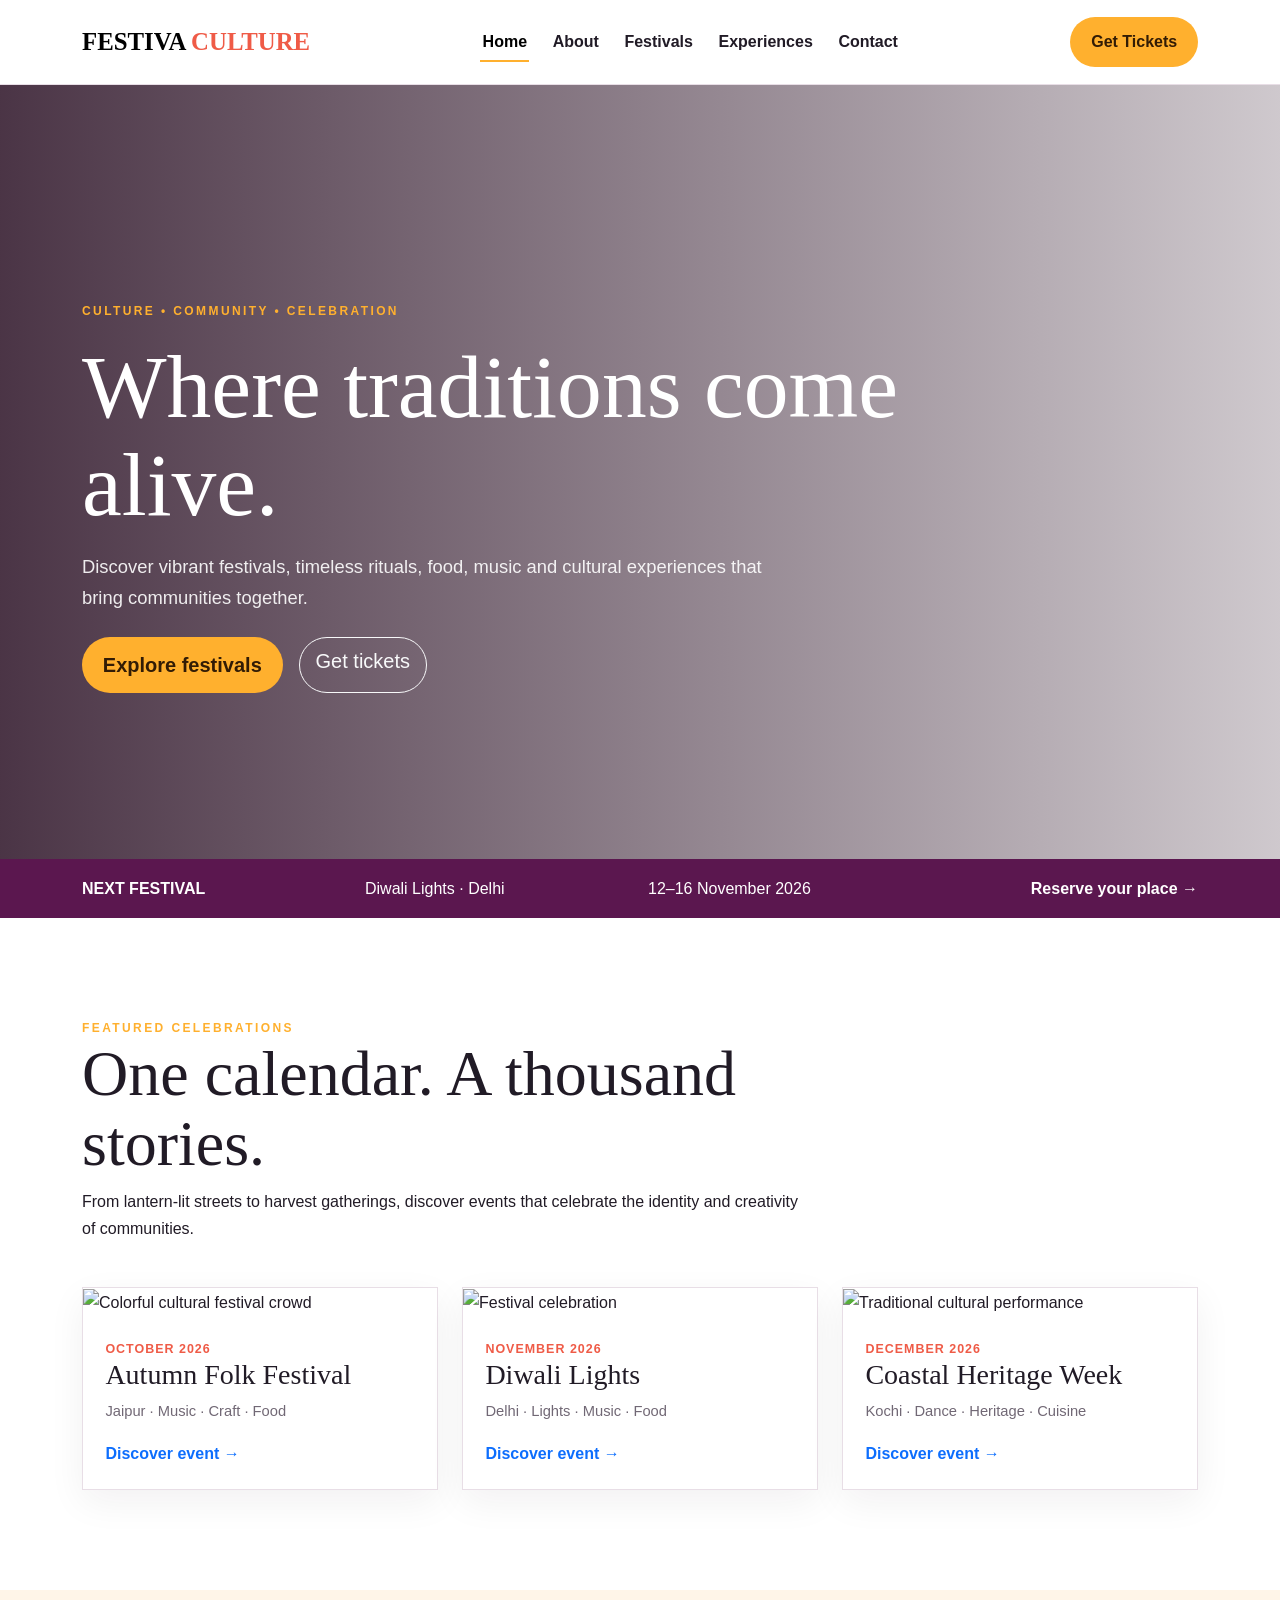
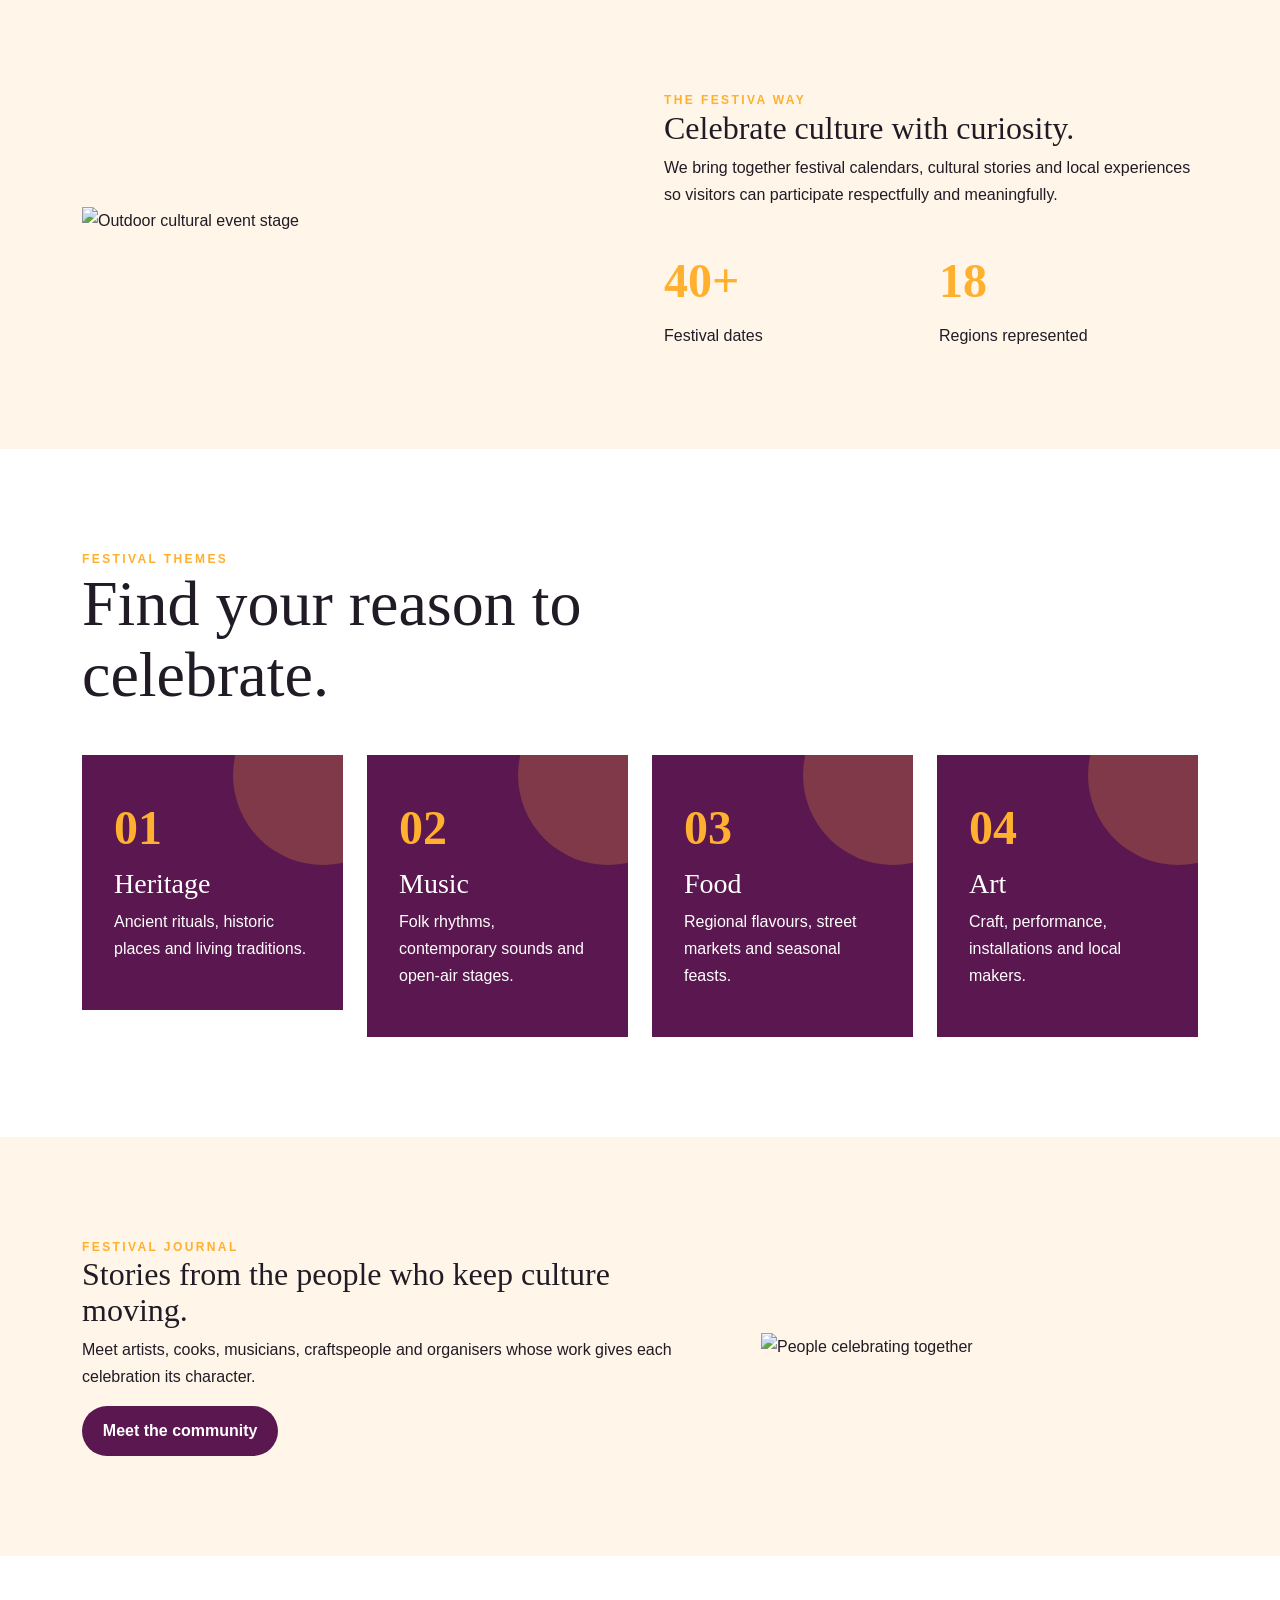
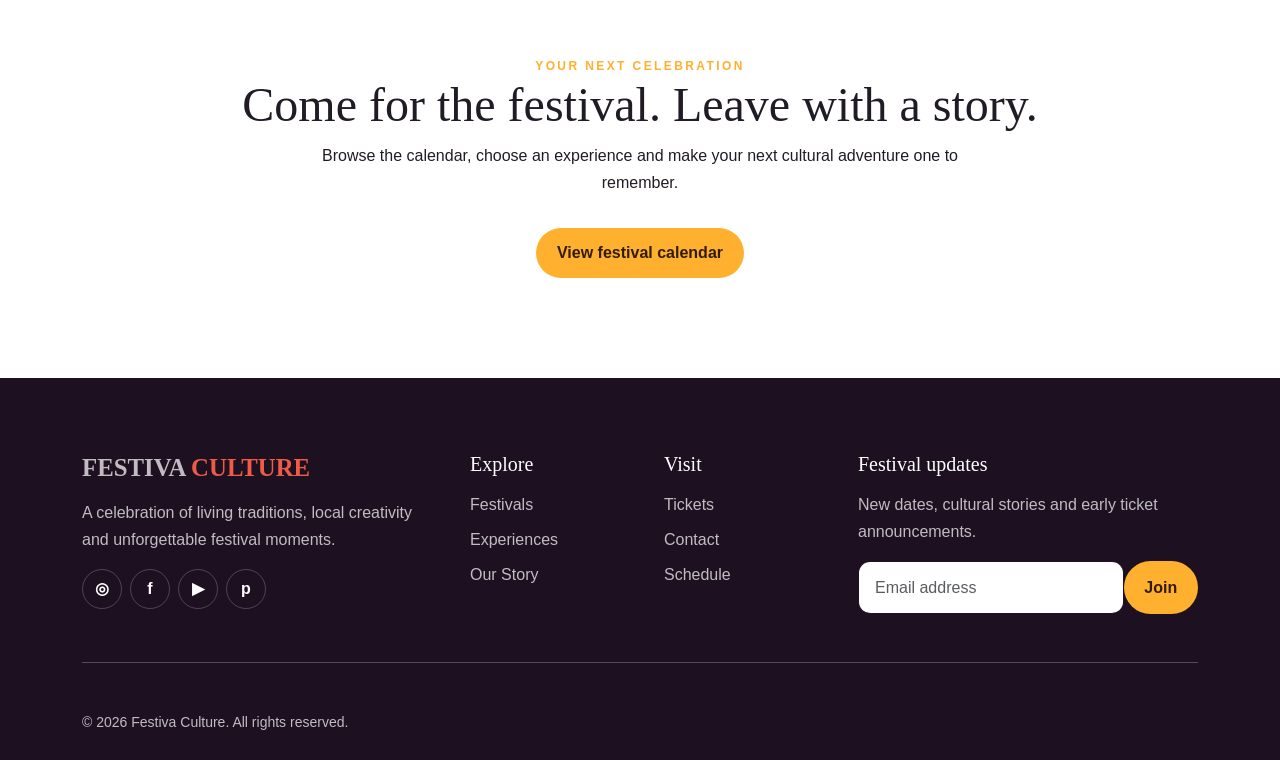
==== index.html @ a0cd18be "first-commit" ====
<!doctype html><html lang="en"><head><meta charset="utf-8"><meta name="viewport" content="width=device-width,initial-scale=1"><title>Festivals & Cultural Events | Festiva Culture</title><meta name="description" content="Festiva Culture — festivals, cultural events, traditions, experiences and tickets."><meta name="keywords" content="festivals,cultural events,traditional festivals,events,tickets,culture"><link rel="icon" href="assets/images/favicon.svg"><link href="https://cdn.jsdelivr.net/npm/bootstrap@5.3.3/dist/css/bootstrap.min.css" rel="stylesheet"><link href="assets/css/style.css" rel="stylesheet"></head><body><nav class="navbar navbar-expand-lg sticky-top"><div class="container py-2">
<a class="navbar-brand" href="index.html">FESTIVA<span> CULTURE</span></a>
<button class="navbar-toggler" type="button" data-bs-toggle="collapse" data-bs-target="#nav"><span class="navbar-toggler-icon"></span></button>
<div class="collapse navbar-collapse justify-content-center" id="nav"><ul class="navbar-nav mx-auto align-items-lg-center">
<li class="nav-item"><a class="nav-link" href="index.html">Home</a></li>
<li class="nav-item"><a class="nav-link" href="about.html">About</a></li>
<li class="nav-item"><a class="nav-link" href="festivals.html">Festivals</a></li>
<li class="nav-item"><a class="nav-link" href="experiences.html">Experiences</a></li>
<li class="nav-item"><a class="nav-link" href="contact.html">Contact</a></li>
</ul><a class="btn btn-festival ms-lg-3 mt-3 mt-lg-0" href="tickets.html">Get Tickets</a></div></div></nav>
<section class="hero"><div class="container"><div class="hero-content"><div class="eyebrow">Culture • Community • Celebration</div><h1>Where traditions come alive.</h1><p>Discover vibrant festivals, timeless rituals, food, music and cultural experiences that bring communities together.</p><div class="d-flex flex-wrap gap-3 mt-4"><a href="festivals.html" class="btn btn-festival btn-lg">Explore festivals</a><a href="tickets.html" class="btn btn-outline-light btn-lg rounded-pill">Get tickets</a></div></div></div></section>
<div class="event-strip"><div class="container"><div class="row g-3 align-items-center"><div class="col-lg-3 fw-bold">NEXT FESTIVAL</div><div class="col-lg-3">Diwali Lights · Delhi</div><div class="col-lg-3">12–16 November 2026</div><div class="col-lg-3 text-lg-end"><a class="text-white fw-bold" href="tickets.html">Reserve your place →</a></div></div></div></div>
<section class="section"><div class="container"><div class="section-title"><div class="eyebrow">Featured celebrations</div><h2>One calendar. A thousand stories.</h2><p>From lantern-lit streets to harvest gatherings, discover events that celebrate the identity and creativity of communities.</p></div><div class="row g-4">
<div class="col-md-4"><article class="event-card"><img class="event-img" src="https://images.unsplash.com/photo-1501281668745-f7f57925c3b4?auto=format&fit=crop&w=1000&q=85" alt="Colorful cultural festival crowd"><div class="event-body"><div class="event-date">October 2026</div><h3>Autumn Folk Festival</h3><p class="meta">Jaipur · Music · Craft · Food</p><a href="festivals.html" class="fw-bold">Discover event →</a></div></article></div>
<div class="col-md-4"><article class="event-card"><img class="event-img" src="https://images.unsplash.com/photo-1527529482837-4698179dc6ce?auto=format&fit=crop&w=1000&q=85" alt="Festival celebration"><div class="event-body"><div class="event-date">November 2026</div><h3>Diwali Lights</h3><p class="meta">Delhi · Lights · Music · Food</p><a href="festivals.html" class="fw-bold">Discover event →</a></div></article></div>
<div class="col-md-4"><article class="event-card"><img class="event-img" src="https://images.unsplash.com/photo-1533174072545-7a4b6ad7a6c3?auto=format&fit=crop&w=1000&q=85" alt="Traditional cultural performance"><div class="event-body"><div class="event-date">December 2026</div><h3>Coastal Heritage Week</h3><p class="meta">Kochi · Dance · Heritage · Cuisine</p><a href="festivals.html" class="fw-bold">Discover event →</a></div></article></div>
</div></div></section>
<section class="section section-cream"><div class="container"><div class="row align-items-center g-5"><div class="col-lg-6"><img class="image-feature" src="https://images.unsplash.com/photo-1531058020387-3be344556be6?auto=format&fit=crop&w=1200&q=85" alt="Outdoor cultural event stage"></div><div class="col-lg-6"><div class="eyebrow">The Festiva way</div><h2>Celebrate culture with curiosity.</h2><p>We bring together festival calendars, cultural stories and local experiences so visitors can participate respectfully and meaningfully.</p><div class="row g-3 mt-3"><div class="col-6"><div class="number">40+</div><div>Festival dates</div></div><div class="col-6"><div class="number">18</div><div>Regions represented</div></div></div></div></div></div></section>
<section class="section"><div class="container"><div class="section-title"><div class="eyebrow">Festival themes</div><h2>Find your reason to celebrate.</h2></div><div class="row g-4"><div class="col-md-3"><div class="shape-box"><div class="number">01</div><h3>Heritage</h3><p>Ancient rituals, historic places and living traditions.</p></div></div><div class="col-md-3"><div class="shape-box"><div class="number">02</div><h3>Music</h3><p>Folk rhythms, contemporary sounds and open-air stages.</p></div></div><div class="col-md-3"><div class="shape-box"><div class="number">03</div><h3>Food</h3><p>Regional flavours, street markets and seasonal feasts.</p></div></div><div class="col-md-3"><div class="shape-box"><div class="number">04</div><h3>Art</h3><p>Craft, performance, installations and local makers.</p></div></div></div></div></section>
<section class="section section-cream"><div class="container"><div class="row g-5 align-items-center"><div class="col-lg-7"><div class="eyebrow">Festival journal</div><h2>Stories from the people who keep culture moving.</h2><p>Meet artists, cooks, musicians, craftspeople and organisers whose work gives each celebration its character.</p><a href="about.html" class="btn btn-darkfest">Meet the community</a></div><div class="col-lg-5"><img class="image-feature" style="height:400px" src="https://images.unsplash.com/photo-1528605105345-5344ea20e269?auto=format&fit=crop&w=1000&q=85" alt="People celebrating together"></div></div></div></section>
<section class="section"><div class="container text-center"><div class="eyebrow">Your next celebration</div><h2 class="display-5">Come for the festival. Leave with a story.</h2><p class="mx-auto" style="max-width:680px">Browse the calendar, choose an experience and make your next cultural adventure one to remember.</p><a href="festivals.html" class="btn btn-festival mt-3">View festival calendar</a></div></section>
<footer class="footer"><div class="container"><div class="row g-5">
<div class="col-lg-4"><div class="brand h4"><a class="navbar-brand p-0" href="index.html">FESTIVA<span> CULTURE</span></a></div><p class="mt-3">A celebration of living traditions, local creativity and unforgettable festival moments.</p><div class="d-flex gap-2 mt-3 social-links"><a href="#" aria-label="Instagram">◎</a><a href="#" aria-label="Facebook">f</a><a href="#" aria-label="YouTube">▶</a><a href="#" aria-label="Pinterest">p</a></div></div>
<div class="col-6 col-lg-2"><h5>Explore</h5><div class="d-grid gap-2 mt-3"><a href="festivals.html">Festivals</a><a href="experiences.html">Experiences</a><a href="about.html">Our Story</a></div></div>
<div class="col-6 col-lg-2"><h5>Visit</h5><div class="d-grid gap-2 mt-3"><a href="tickets.html">Tickets</a><a href="contact.html">Contact</a><a href="festivals.html">Schedule</a></div></div>
<div class="col-lg-4"><h5>Festival updates</h5><p class="mt-3">New dates, cultural stories and early ticket announcements.</p><form class="d-flex"><input class="form-control" placeholder="Email address"><button class="btn btn-festival">Join</button></form></div>
</div><hr class="my-5 border-light opacity-25"><div class="small">© <span data-year></span> Festiva Culture. All rights reserved.</div></div></footer><a class="back-top" href="#">↑</a><script src="https://cdn.jsdelivr.net/npm/bootstrap@5.3.3/dist/js/bootstrap.bundle.min.js"></script><script src="assets/js/main.js"></script></body></html>
---- assets/css/style.css ----
:root{
 --primary:#5b174f;--secondary:#ffb02e;--accent:#ef5b47;--cream:#fff5e8;
 --ink:#211b26;--muted:#716875;--white:#fff;--border:rgba(91,23,79,.14);
}
*{box-sizing:border-box}html{scroll-behavior:smooth}
body{margin:0;color:var(--ink);font-family:Arial,Helvetica,sans-serif;line-height:1.7;background:#fff}
h1,h2,h3,h4,h5{font-family:Georgia,"Times New Roman",serif;line-height:1.1}
a{text-decoration:none}
.navbar{background:rgba(255,255,255,.97);backdrop-filter:blur(12px);border-bottom:1px solid var(--border)}
.navbar-brand{font-family:Georgia,serif;font-size:1.55rem;font-weight:800;color:#000}
.navbar-brand span{color:var(--accent)}
.nav-link{font-weight:700;color:var(--ink);position:relative;margin:0 .3rem}
.nav-link:hover,.nav-link.active{color:var(--primary)}
.nav-link.active:after{content:"";position:absolute;left:.35rem;right:.35rem;bottom:.1rem;height:2px;background:var(--secondary)}
.btn-festival{background:var(--secondary);border:0;color:#321c05;font-weight:800;padding:.8rem 1.3rem;border-radius:999px}
.btn-festival:hover{background:var(--accent);color:#fff}
.btn-darkfest{background:var(--primary);color:#fff;border:0;border-radius:999px;padding:.8rem 1.3rem;font-weight:800}
.hero{min-height:86vh;display:flex;align-items:center;background:linear-gradient(90deg,rgba(35,8,29,.82),rgba(35,8,29,.22)),url("https://images.unsplash.com/photo-1492684223066-81342ee5ff30?auto=format&fit=crop&w=2000&q=85") center/cover}
.hero-content{color:#fff;max-width:850px;padding:145px 0 95px}
.eyebrow{text-transform:uppercase;letter-spacing:.2em;font-size:.75rem;font-weight:900;color:var(--secondary)}
.hero h1{font-size:clamp(3.1rem,7vw,7rem);margin:1rem 0}
.hero p{font-size:1.15rem;max-width:680px;color:rgba(255,255,255,.9)}
.event-strip{background:var(--primary);color:#fff;padding:1rem 0}
.section{padding:100px 0}.section-cream{background:var(--cream)}
.section-title{max-width:720px;margin-bottom:45px}.section-title h2{font-size:clamp(2.3rem,5vw,4.5rem)}
.event-card{height:100%;background:#fff;border:1px solid var(--border);overflow:hidden;transition:.3s;box-shadow:0 12px 35px rgba(42,15,37,.06)}
.event-card:hover{transform:translateY(-7px);box-shadow:0 22px 50px rgba(42,15,37,.12)}
.event-img{height:270px;width:100%;object-fit:cover}
.event-body{padding:1.4rem}.event-date{color:var(--accent);font-weight:900;text-transform:uppercase;font-size:.78rem;letter-spacing:.08em}
.meta{color:var(--muted);font-size:.92rem}
.shape-box{padding:2rem;background:var(--primary);color:#fff;position:relative;overflow:hidden}
.shape-box:after{content:"";position:absolute;width:180px;height:180px;border-radius:50%;right:-70px;top:-70px;background:var(--secondary);opacity:.22}
.number{font-size:3rem;font-family:Georgia,serif;color:var(--secondary);font-weight:800}
.image-feature{width:100%;height:570px;object-fit:cover}
.gallery img{width:100%;height:340px;object-fit:cover;transition:.3s}
.gallery img:hover{transform:translateY(-5px)}
.page-hero{padding:170px 0 95px;color:#fff;background:linear-gradient(90deg,rgba(35,8,29,.8),rgba(35,8,29,.25)),url("https://images.unsplash.com/photo-1506157786151-b8491531f063?auto=format&fit=crop&w=2000&q=85") center/cover}
.page-hero h1{font-size:clamp(3rem,6vw,5.5rem)}
.form-control,.form-select{border-radius:12px;border:1px solid var(--border);padding:.85rem 1rem}
.form-control:focus,.form-select:focus{border-color:var(--accent);box-shadow:0 0 0 .15rem rgba(239,91,71,.1)}
.footer{background:#1d1020;color:rgba(255,255,255,.72);padding:75px 0 25px}
.footer .brand,.footer h5{color:#fff}.footer a{color:rgba(255,255,255,.72)}.footer a:hover{color:var(--secondary)}
.social-links a,.contact-social a{width:40px;height:40px;border:1px solid rgba(255,255,255,.22);display:grid;place-items:center;color:#fff;transition:.25s;border-radius:50%;font-weight:800}
.social-links a:hover,.contact-social a:hover{background:var(--secondary);border-color:var(--secondary);color:#251305;transform:translateY(-4px)}
.contact-detail{padding:1rem;border:1px solid var(--border);transition:.25s;background:#fff;border-radius:14px}
.contact-detail:hover{transform:translateY(-4px);border-color:var(--accent);box-shadow:0 14px 30px rgba(0,0,0,.08)}
.back-top{position:fixed;right:20px;bottom:20px;width:45px;height:45px;background:var(--secondary);color:#2b1700;display:none;place-items:center;border-radius:50%;z-index:999;font-weight:900}
.ticket-box{background:#fff;border:2px solid var(--secondary);padding:1.5rem;height:100%}
@media(max-width:991px){.section{padding:75px 0}.image-feature{height:430px}.navbar-collapse{padding:1rem 0}.nav-link.active:after{left:0;right:auto;width:30px}}
@media(max-width:575px){.hero-content{padding:125px 0 65px}.hero{min-height:80vh}.section{padding:60px 0}.page-hero{padding:140px 0 75px}.event-img{height:240px}}
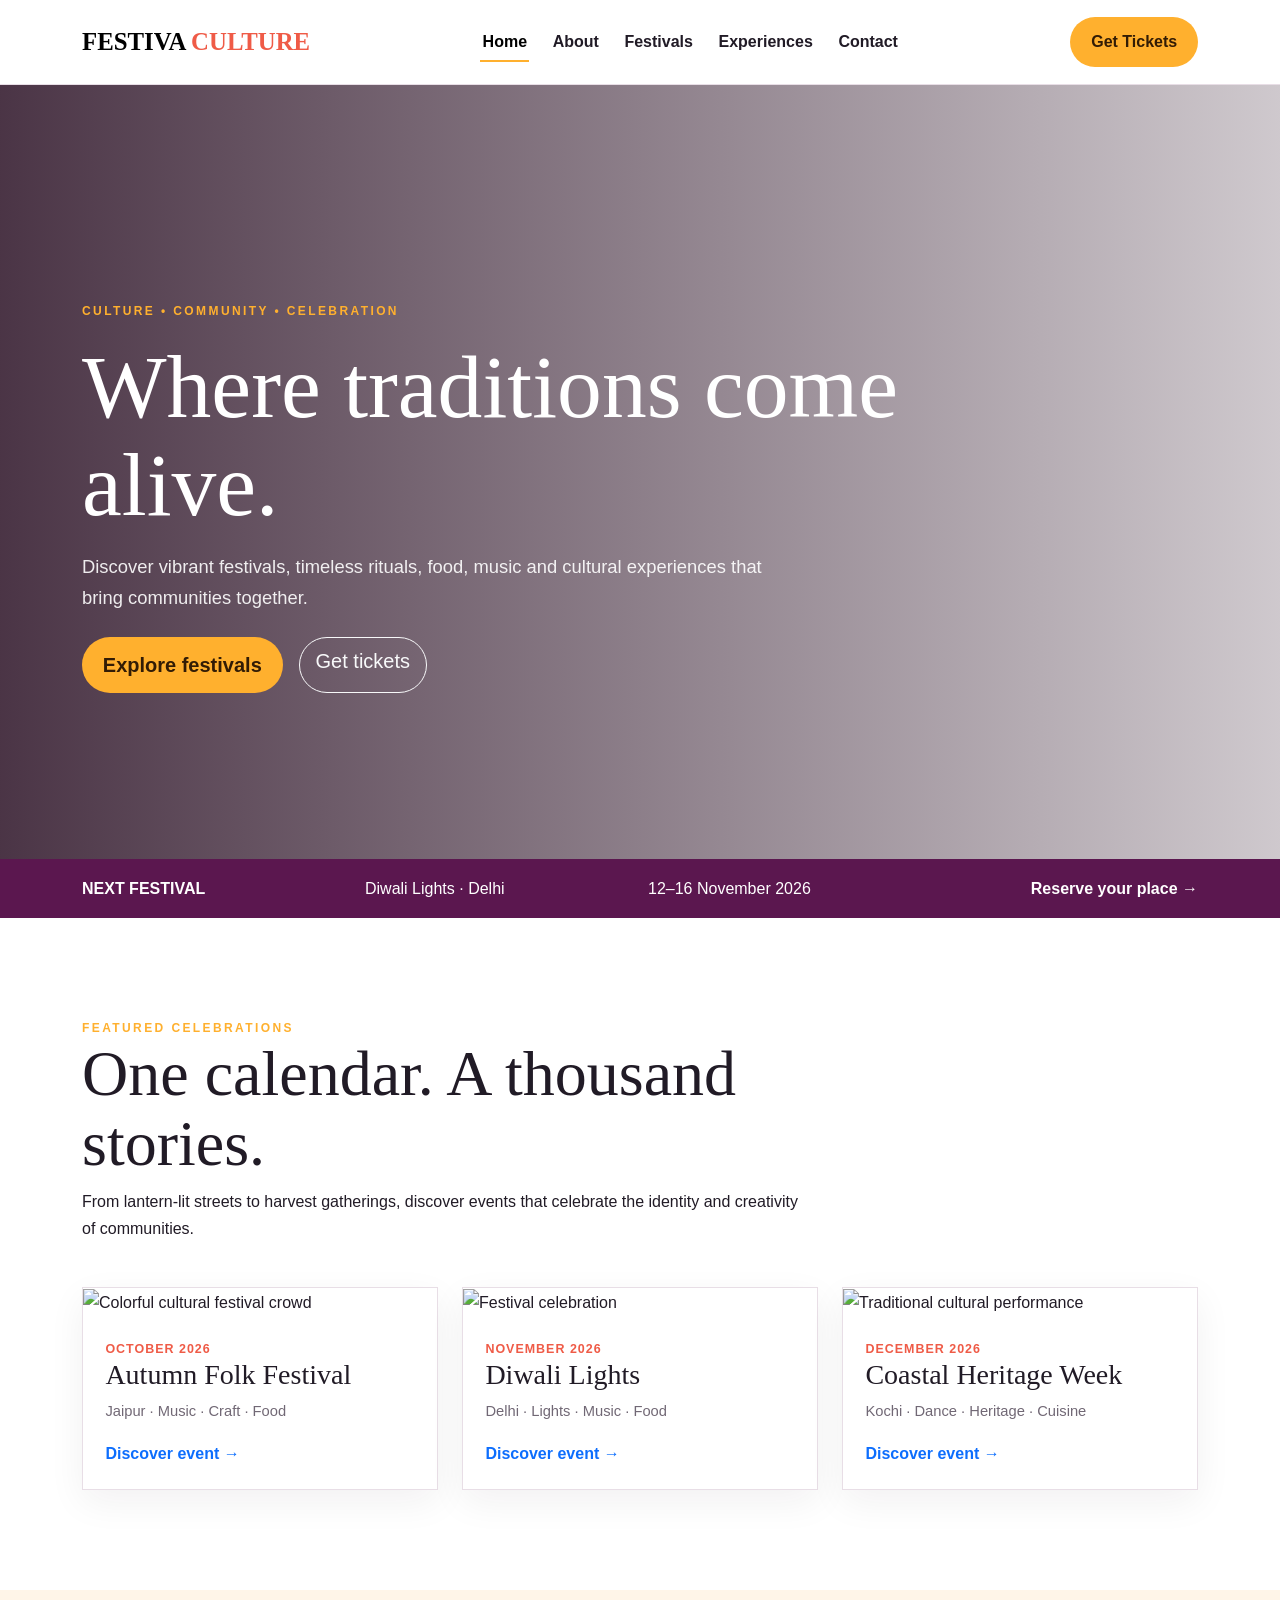
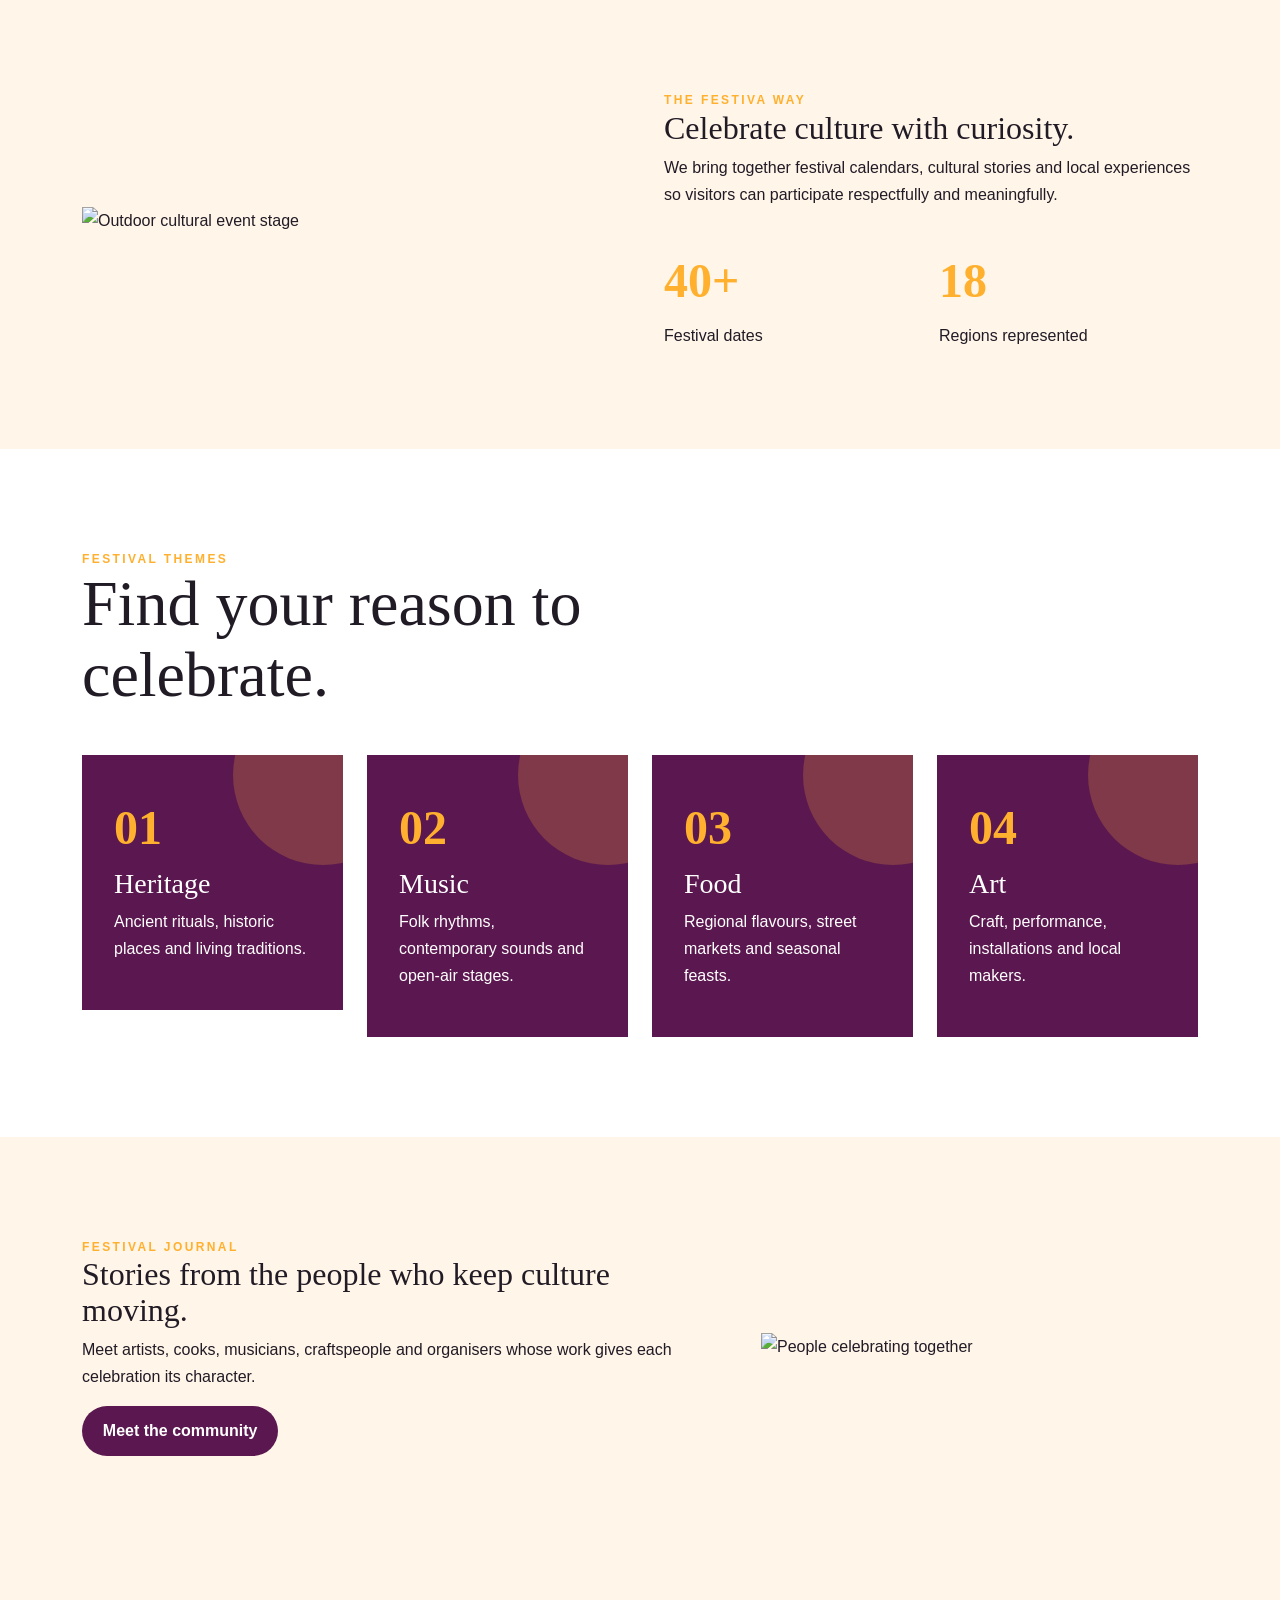
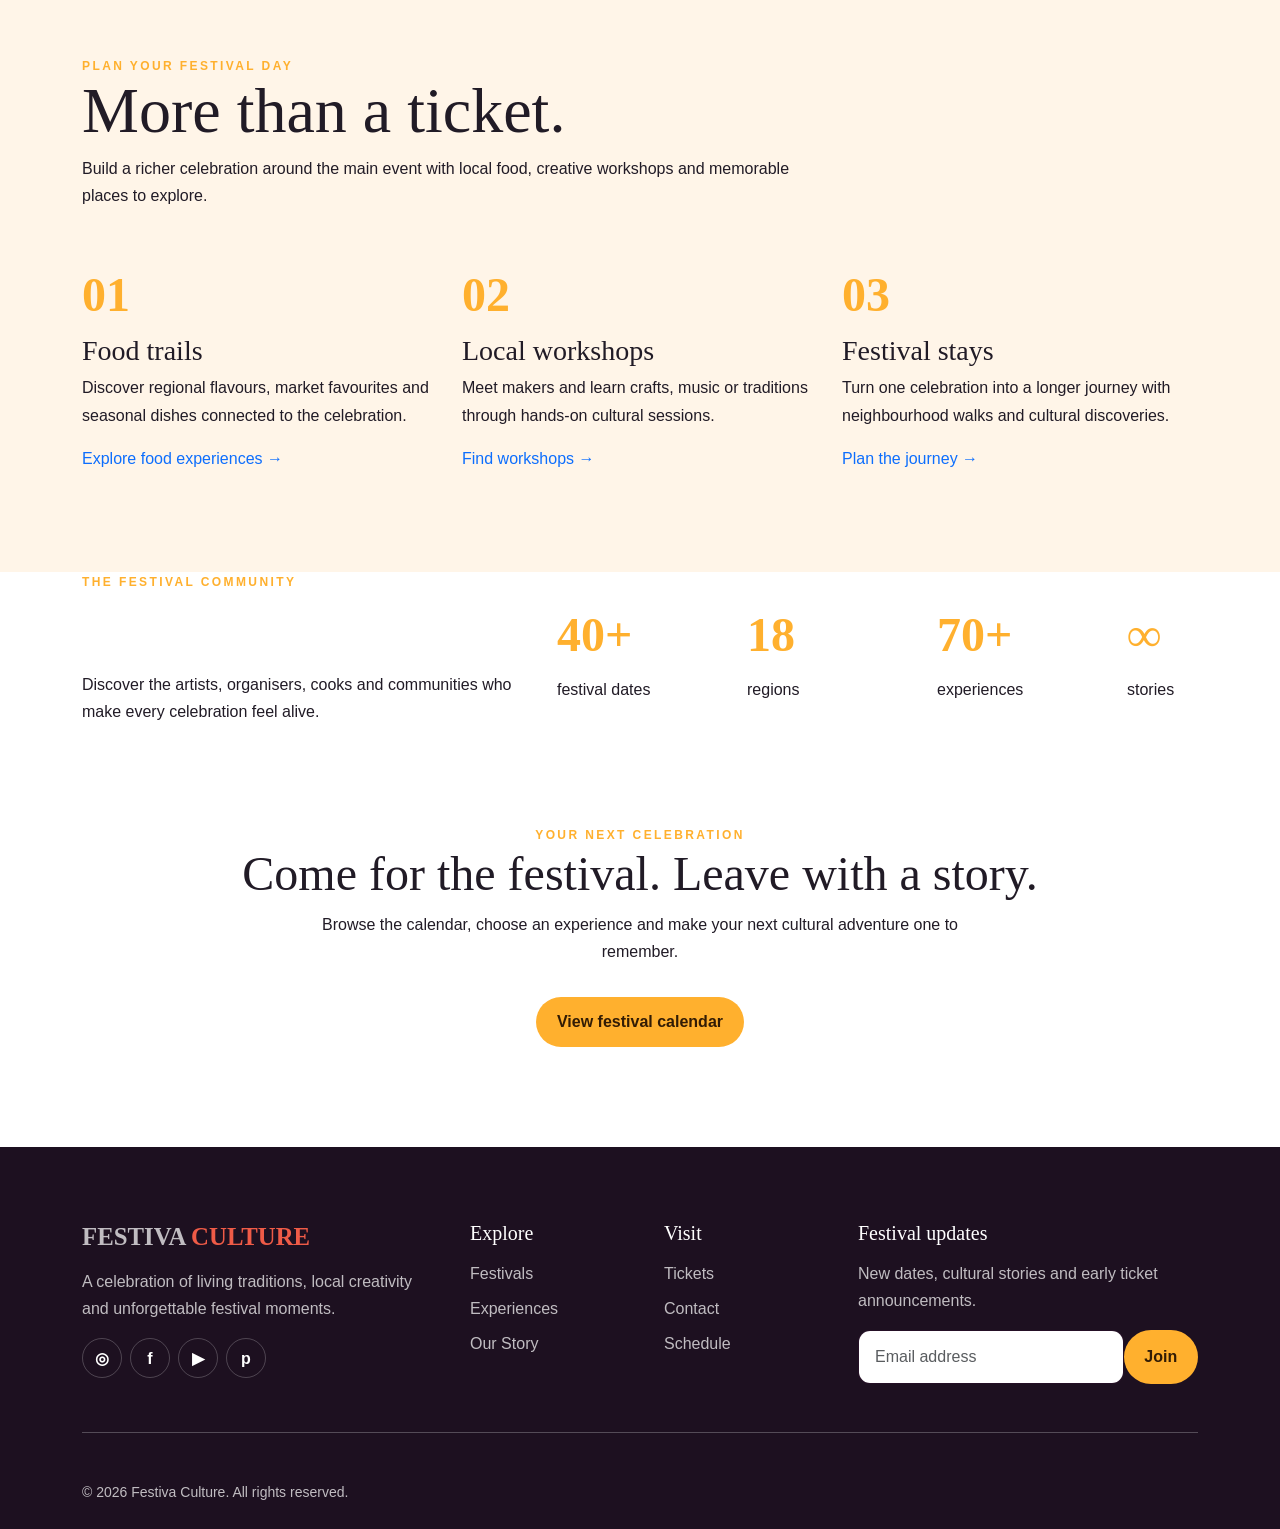
==== commit 254fd4f3: "changes" ====
--- a/index.html
+++ b/index.html
@@ -18,6 +18,23 @@
 <section class="section section-cream"><div class="container"><div class="row align-items-center g-5"><div class="col-lg-6"><img class="image-feature" src="https://images.unsplash.com/photo-1531058020387-3be344556be6?auto=format&fit=crop&w=1200&q=85" alt="Outdoor cultural event stage"></div><div class="col-lg-6"><div class="eyebrow">The Festiva way</div><h2>Celebrate culture with curiosity.</h2><p>We bring together festival calendars, cultural stories and local experiences so visitors can participate respectfully and meaningfully.</p><div class="row g-3 mt-3"><div class="col-6"><div class="number">40+</div><div>Festival dates</div></div><div class="col-6"><div class="number">18</div><div>Regions represented</div></div></div></div></div></div></section>
 <section class="section"><div class="container"><div class="section-title"><div class="eyebrow">Festival themes</div><h2>Find your reason to celebrate.</h2></div><div class="row g-4"><div class="col-md-3"><div class="shape-box"><div class="number">01</div><h3>Heritage</h3><p>Ancient rituals, historic places and living traditions.</p></div></div><div class="col-md-3"><div class="shape-box"><div class="number">02</div><h3>Music</h3><p>Folk rhythms, contemporary sounds and open-air stages.</p></div></div><div class="col-md-3"><div class="shape-box"><div class="number">03</div><h3>Food</h3><p>Regional flavours, street markets and seasonal feasts.</p></div></div><div class="col-md-3"><div class="shape-box"><div class="number">04</div><h3>Art</h3><p>Craft, performance, installations and local makers.</p></div></div></div></div></section>
 <section class="section section-cream"><div class="container"><div class="row g-5 align-items-center"><div class="col-lg-7"><div class="eyebrow">Festival journal</div><h2>Stories from the people who keep culture moving.</h2><p>Meet artists, cooks, musicians, craftspeople and organisers whose work gives each celebration its character.</p><a href="about.html" class="btn btn-darkfest">Meet the community</a></div><div class="col-lg-5"><img class="image-feature" style="height:400px" src="https://images.unsplash.com/photo-1528605105345-5344ea20e269?auto=format&fit=crop&w=1000&q=85" alt="People celebrating together"></div></div></div></section>
+
+<section class="section section-cream"><div class="container">
+<div class="section-title"><div class="eyebrow">Plan your festival day</div><h2>More than a ticket.</h2><p>Build a richer celebration around the main event with local food, creative workshops and memorable places to explore.</p></div>
+<div class="row g-4">
+<div class="col-md-4"><div class="home-feature-panel"><div class="number">01</div><h3>Food trails</h3><p>Discover regional flavours, market favourites and seasonal dishes connected to the celebration.</p><a class="mini-link" href="experiences.html">Explore food experiences →</a></div></div>
+<div class="col-md-4"><div class="home-feature-panel"><div class="number">02</div><h3>Local workshops</h3><p>Meet makers and learn crafts, music or traditions through hands-on cultural sessions.</p><a class="mini-link" href="experiences.html">Find workshops →</a></div></div>
+<div class="col-md-4"><div class="home-feature-panel"><div class="number">03</div><h3>Festival stays</h3><p>Turn one celebration into a longer journey with neighbourhood walks and cultural discoveries.</p><a class="mini-link" href="festivals.html">Plan the journey →</a></div></div>
+</div></div></section>
+
+<section class="stat-band"><div class="container"><div class="row g-4 align-items-center">
+<div class="col-lg-5"><div class="eyebrow">The festival community</div><h2 class="text-white">Culture grows when people show up.</h2><p class="mb-0">Discover the artists, organisers, cooks and communities who make every celebration feel alive.</p></div>
+<div class="col-6 col-lg-2"><div class="number">40+</div><div>festival dates</div></div>
+<div class="col-6 col-lg-2"><div class="number">18</div><div>regions</div></div>
+<div class="col-6 col-lg-2"><div class="number">70+</div><div>experiences</div></div>
+<div class="col-6 col-lg-1"><div class="number">∞</div><div>stories</div></div>
+</div></div></section>
+
 <section class="section"><div class="container text-center"><div class="eyebrow">Your next celebration</div><h2 class="display-5">Come for the festival. Leave with a story.</h2><p class="mx-auto" style="max-width:680px">Browse the calendar, choose an experience and make your next cultural adventure one to remember.</p><a href="festivals.html" class="btn btn-festival mt-3">View festival calendar</a></div></section>
 <footer class="footer"><div class="container"><div class="row g-5">
 <div class="col-lg-4"><div class="brand h4"><a class="navbar-brand p-0" href="index.html">FESTIVA<span> CULTURE</span></a></div><p class="mt-3">A celebration of living traditions, local creativity and unforgettable festival moments.</p><div class="d-flex gap-2 mt-3 social-links"><a href="#" aria-label="Instagram">◎</a><a href="#" aria-label="Facebook">f</a><a href="#" aria-label="YouTube">▶</a><a href="#" aria-label="Pinterest">p</a></div></div>
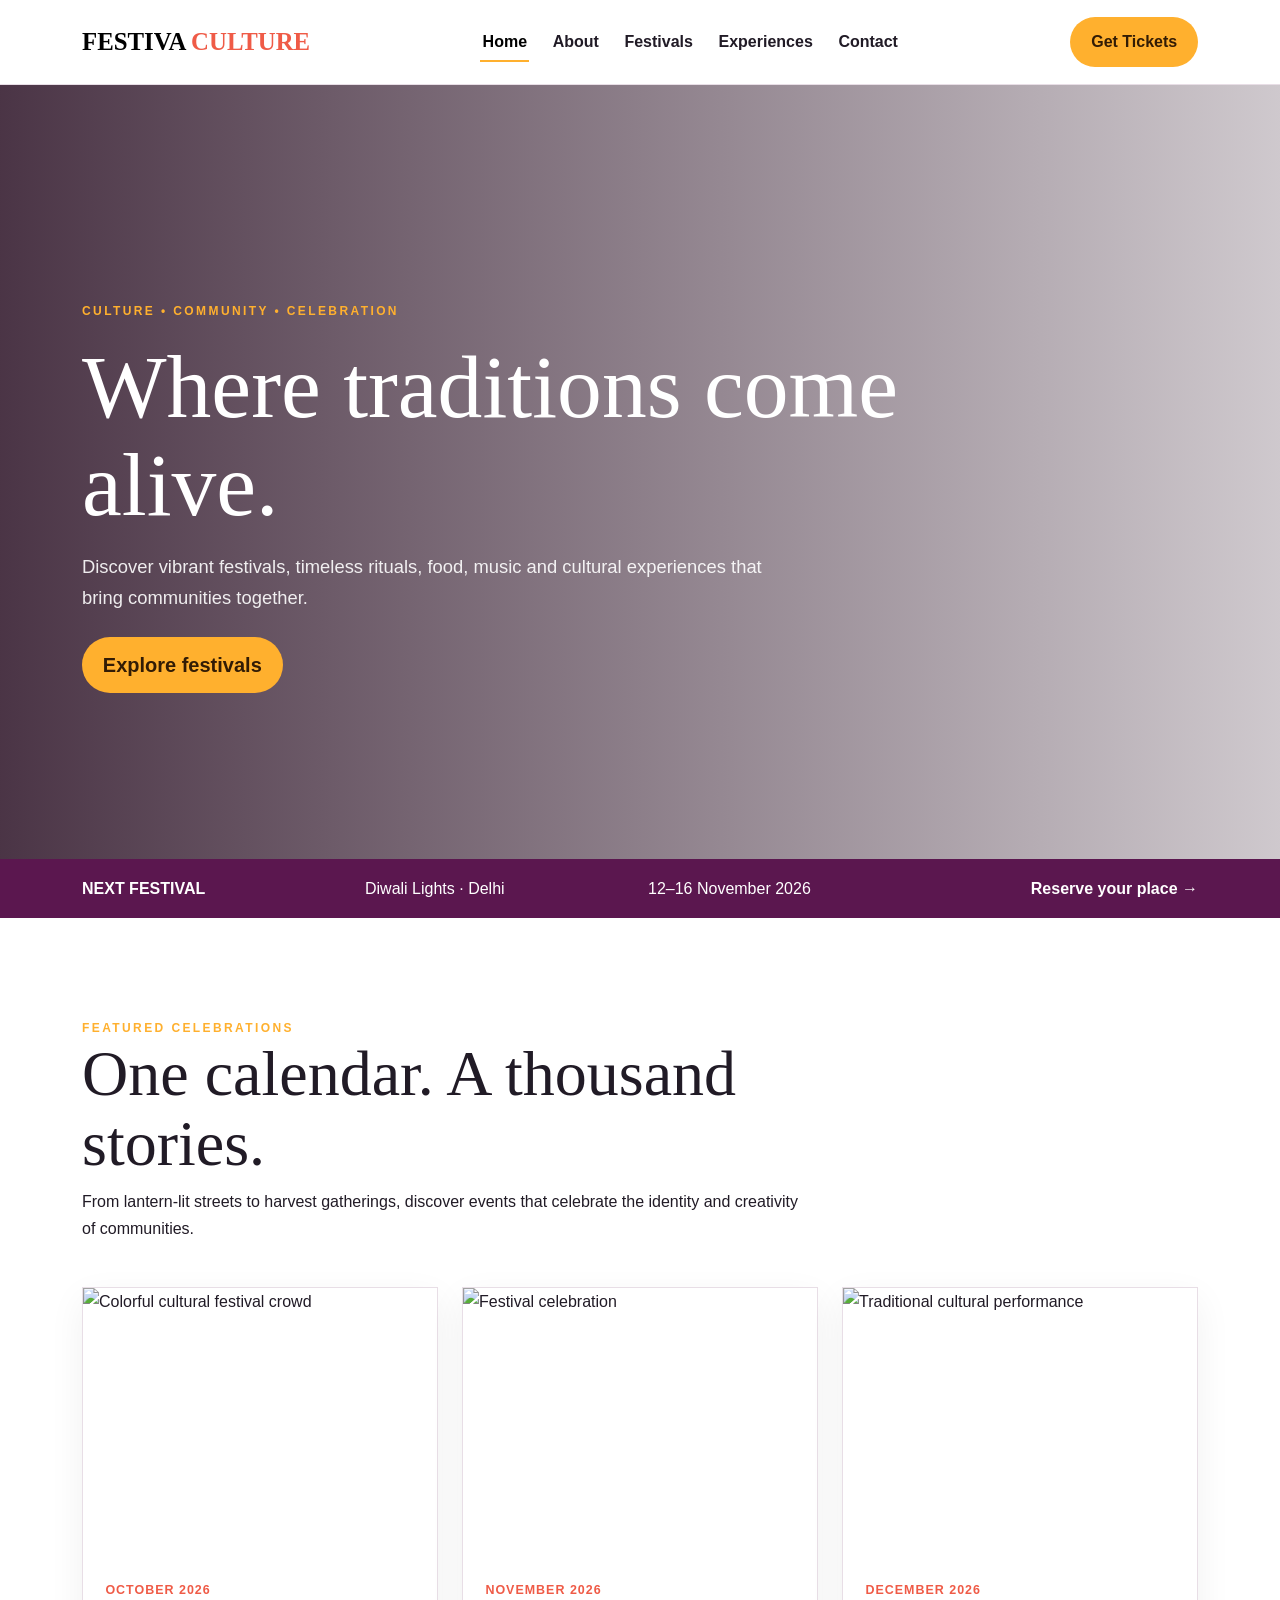
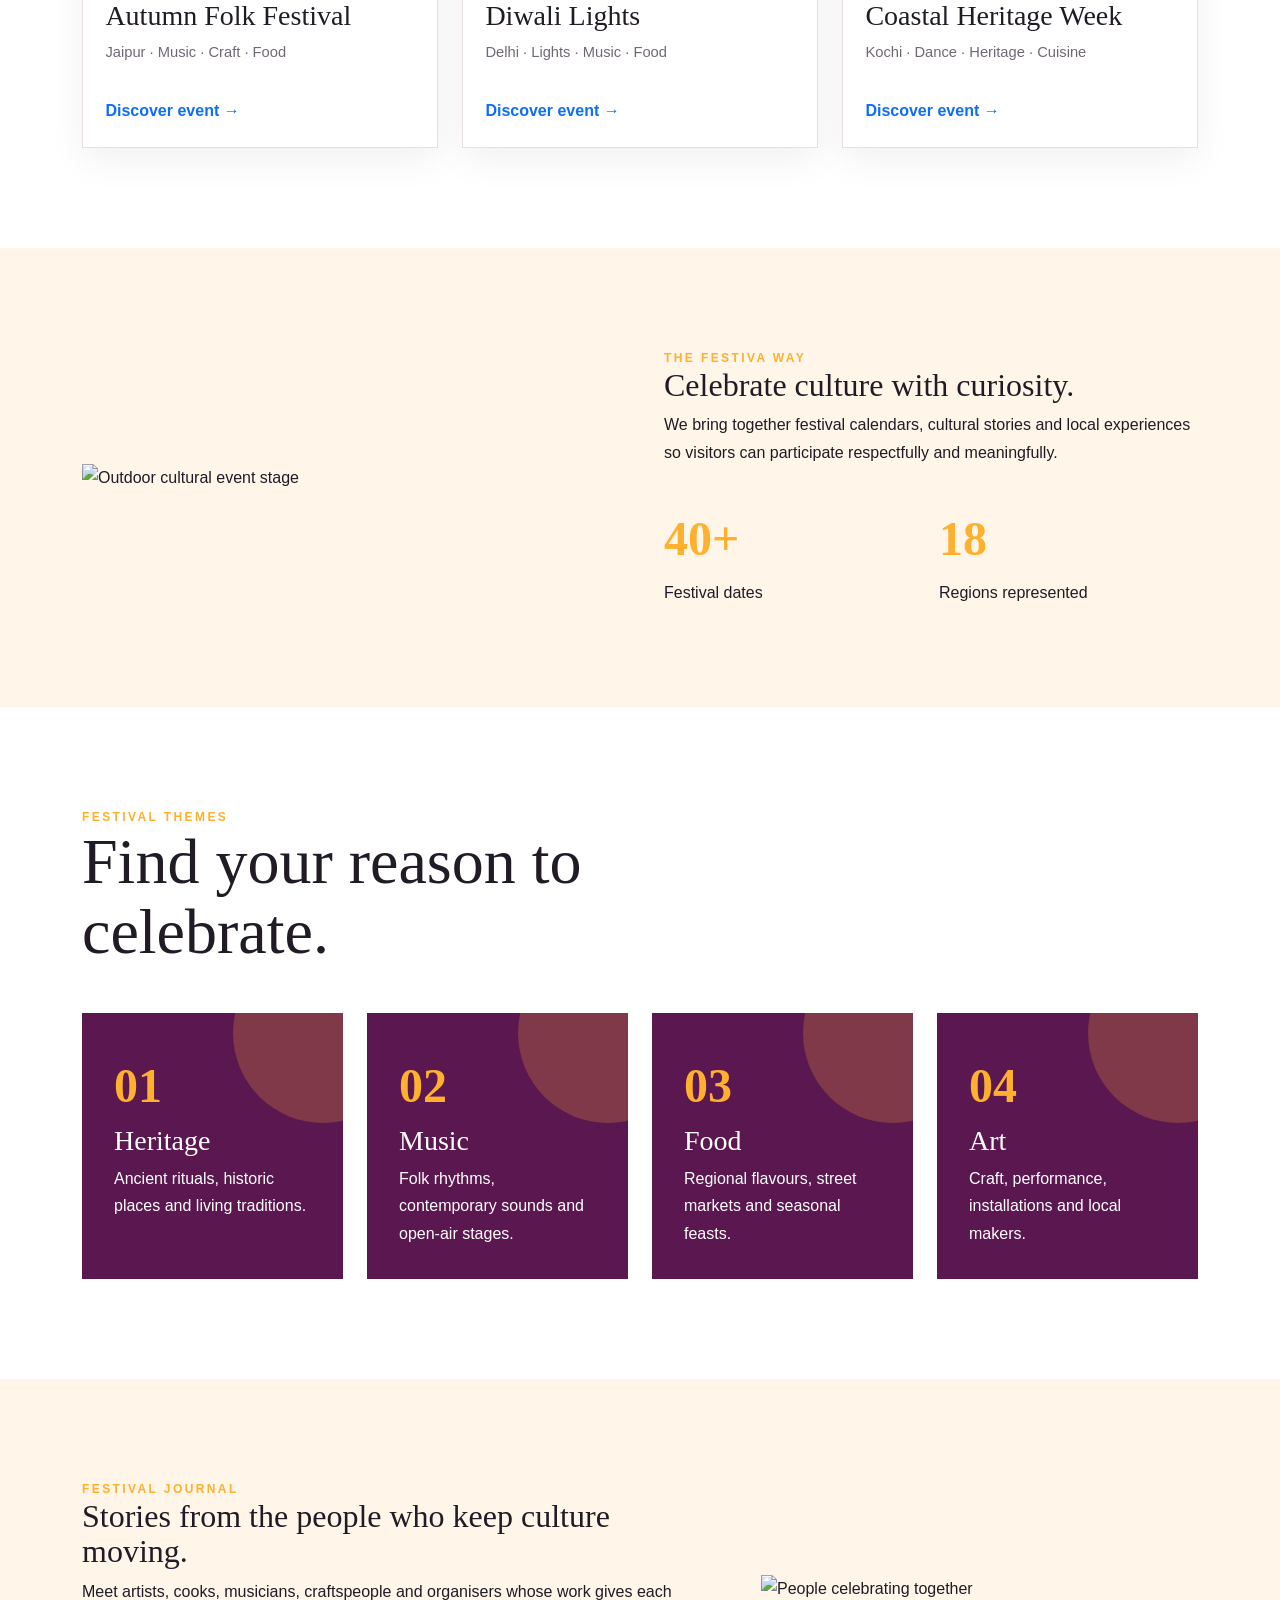
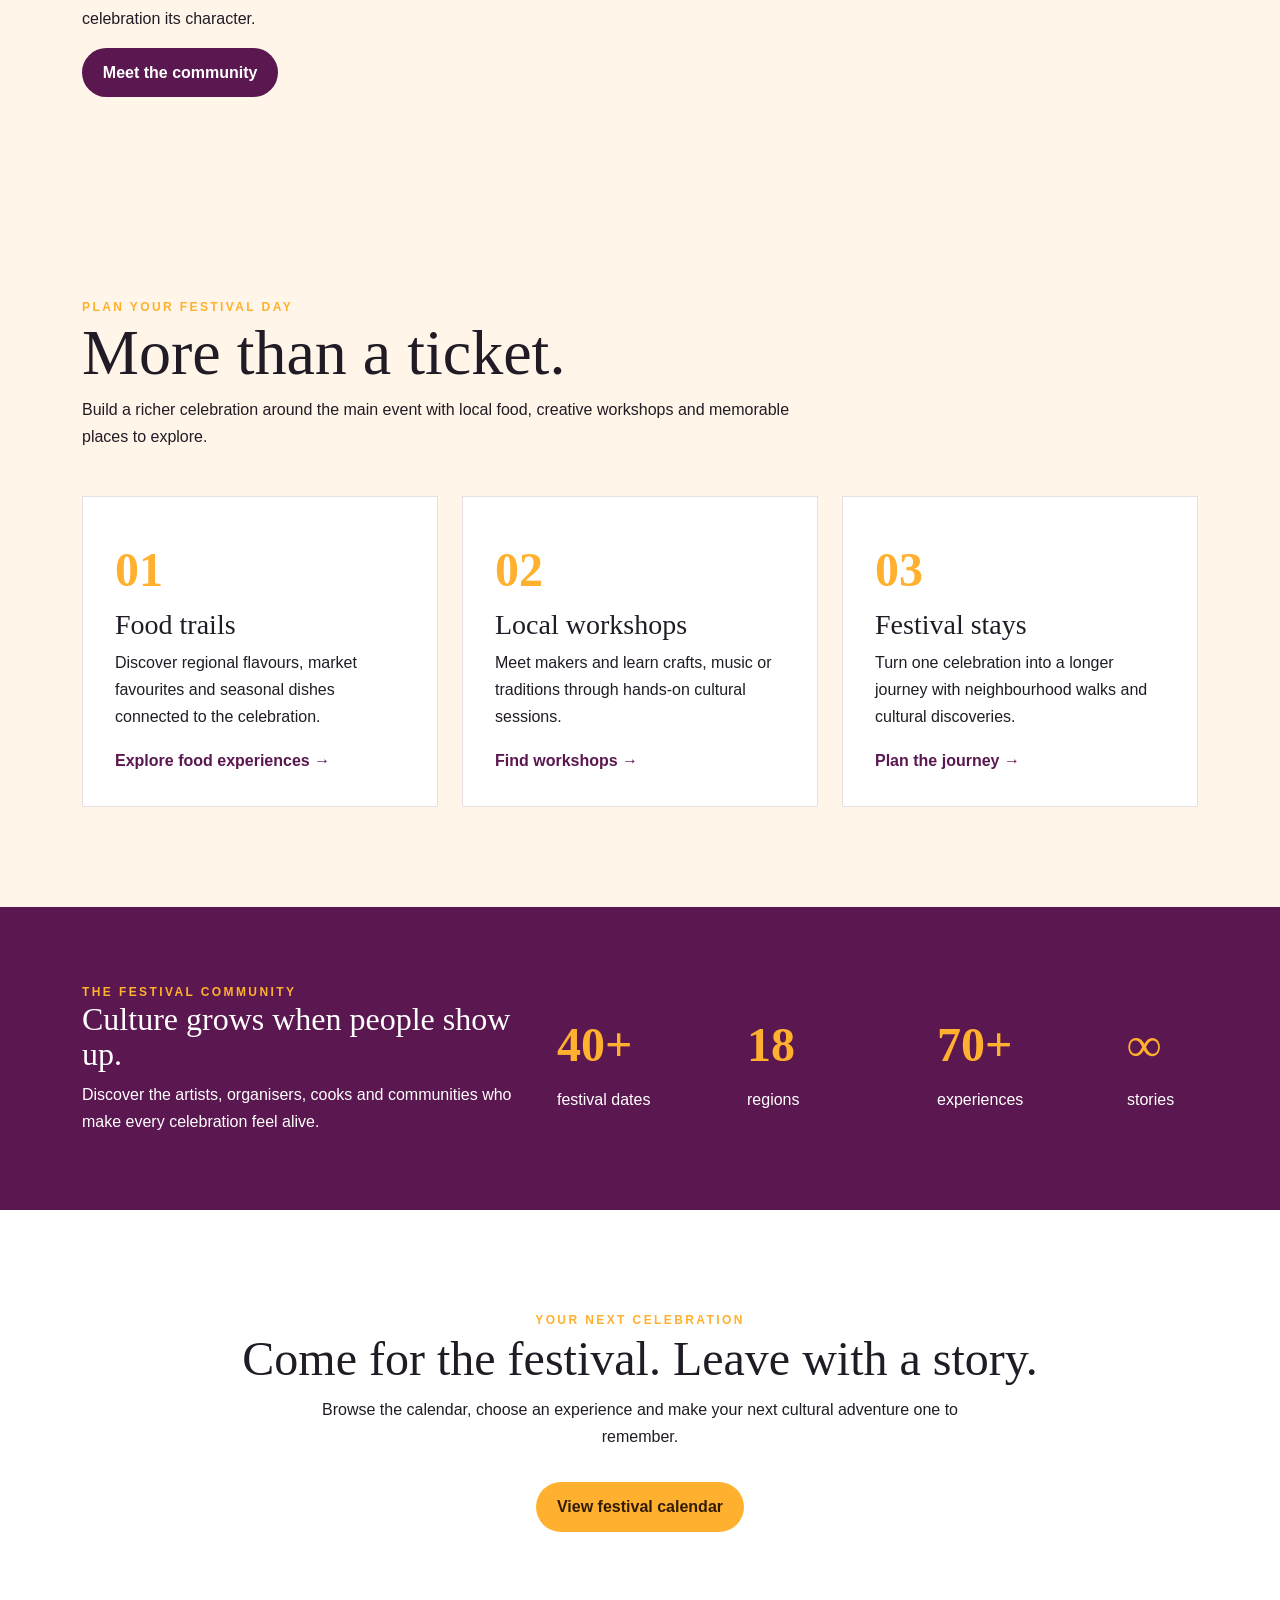
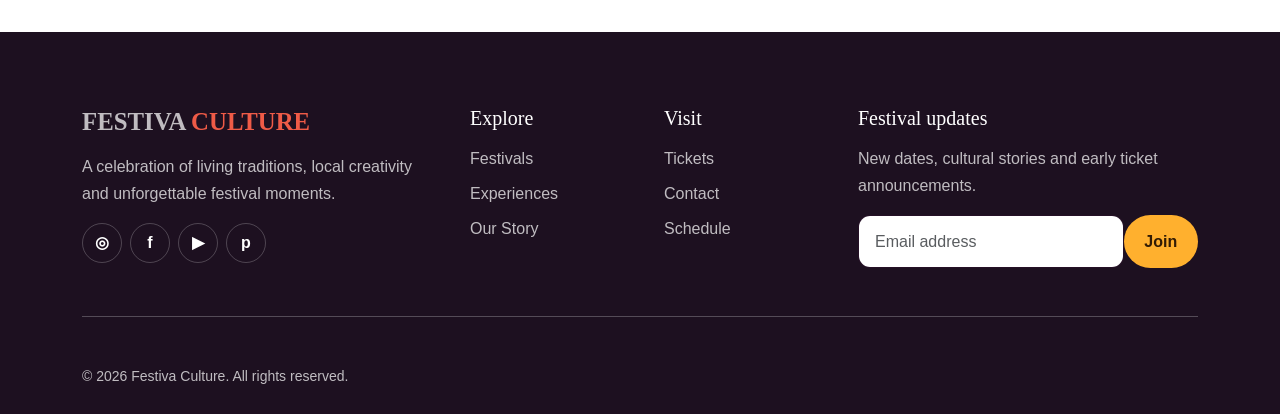
==== commit 0ea96292: "Update index.html" ====
--- a/index.html
+++ b/index.html
@@ -8,7 +8,7 @@
 <li class="nav-item"><a class="nav-link" href="experiences.html">Experiences</a></li>
 <li class="nav-item"><a class="nav-link" href="contact.html">Contact</a></li>
 </ul><a class="btn btn-festival ms-lg-3 mt-3 mt-lg-0" href="tickets.html">Get Tickets</a></div></div></nav>
-<section class="hero"><div class="container"><div class="hero-content"><div class="eyebrow">Culture • Community • Celebration</div><h1>Where traditions come alive.</h1><p>Discover vibrant festivals, timeless rituals, food, music and cultural experiences that bring communities together.</p><div class="d-flex flex-wrap gap-3 mt-4"><a href="festivals.html" class="btn btn-festival btn-lg">Explore festivals</a><a href="tickets.html" class="btn btn-outline-light btn-lg rounded-pill">Get tickets</a></div></div></div></section>
+<section class="hero"><div class="container"><div class="hero-content"><div class="eyebrow">Culture • Community • Celebration</div><h1>Where traditions come alive.</h1><p>Discover vibrant festivals, timeless rituals, food, music and cultural experiences that bring communities together.</p><div class="d-flex flex-wrap gap-3 mt-4"><a href="festivals.html" class="btn btn-festival btn-lg">Explore festivals</a></div></div></div></section>
 <div class="event-strip"><div class="container"><div class="row g-3 align-items-center"><div class="col-lg-3 fw-bold">NEXT FESTIVAL</div><div class="col-lg-3">Diwali Lights · Delhi</div><div class="col-lg-3">12–16 November 2026</div><div class="col-lg-3 text-lg-end"><a class="text-white fw-bold" href="tickets.html">Reserve your place →</a></div></div></div></div>
 <section class="section"><div class="container"><div class="section-title"><div class="eyebrow">Featured celebrations</div><h2>One calendar. A thousand stories.</h2><p>From lantern-lit streets to harvest gatherings, discover events that celebrate the identity and creativity of communities.</p></div><div class="row g-4">
 <div class="col-md-4"><article class="event-card"><img class="event-img" src="https://images.unsplash.com/photo-1501281668745-f7f57925c3b4?auto=format&fit=crop&w=1000&q=85" alt="Colorful cultural festival crowd"><div class="event-body"><div class="event-date">October 2026</div><h3>Autumn Folk Festival</h3><p class="meta">Jaipur · Music · Craft · Food</p><a href="festivals.html" class="fw-bold">Discover event →</a></div></article></div>
@@ -41,4 +41,4 @@
 <div class="col-6 col-lg-2"><h5>Explore</h5><div class="d-grid gap-2 mt-3"><a href="festivals.html">Festivals</a><a href="experiences.html">Experiences</a><a href="about.html">Our Story</a></div></div>
 <div class="col-6 col-lg-2"><h5>Visit</h5><div class="d-grid gap-2 mt-3"><a href="tickets.html">Tickets</a><a href="contact.html">Contact</a><a href="festivals.html">Schedule</a></div></div>
 <div class="col-lg-4"><h5>Festival updates</h5><p class="mt-3">New dates, cultural stories and early ticket announcements.</p><form class="d-flex"><input class="form-control" placeholder="Email address"><button class="btn btn-festival">Join</button></form></div>
-</div><hr class="my-5 border-light opacity-25"><div class="small">© <span data-year></span> Festiva Culture. All rights reserved.</div></div></footer><a class="back-top" href="#">↑</a><script src="https://cdn.jsdelivr.net/npm/bootstrap@5.3.3/dist/js/bootstrap.bundle.min.js"></script><script src="assets/js/main.js"></script></body></html>+</div><hr class="my-5 border-light opacity-25"><div class="small">© <span data-year></span> Festiva Culture. All rights reserved.</div></div></footer><a class="back-top" href="#">↑</a><script src="https://cdn.jsdelivr.net/npm/bootstrap@5.3.3/dist/js/bootstrap.bundle.min.js"></script><script src="assets/js/main.js"></script></body></html>
--- a/assets/css/style.css
+++ b/assets/css/style.css
@@ -49,3 +49,104 @@
 .ticket-box{background:#fff;border:2px solid var(--secondary);padding:1.5rem;height:100%}
 @media(max-width:991px){.section{padding:75px 0}.image-feature{height:430px}.navbar-collapse{padding:1rem 0}.nav-link.active:after{left:0;right:auto;width:30px}}
 @media(max-width:575px){.hero-content{padding:125px 0 65px}.hero{min-height:80vh}.section{padding:60px 0}.page-hero{padding:140px 0 75px}.event-img{height:240px}}
+
+/* === Correction pass: Festiva Culture === */
+
+/* Mobile/tablet hamburger: dropdown overlays the hero instead of pushing the page down. */
+@media (max-width: 991px){
+  .navbar{position:relative;z-index:1050}
+  .navbar .navbar-collapse{
+    position:absolute;
+    top:100%;
+    left:0;
+    right:0;
+    background:#fff;
+    padding:1rem 1rem 1.25rem;
+    border-top:1px solid var(--border);
+    box-shadow:0 18px 35px rgba(33,27,38,.12);
+  }
+  .navbar .navbar-nav{align-items:flex-start!important}
+  .navbar .nav-link{display:block;padding:.45rem 0}
+}
+
+/* Hero CTA buttons are equal-width on mobile. */
+@media (max-width:575px){
+  .hero-content .d-flex{width:100%;align-items:stretch}
+  .hero-content .d-flex > a{
+    flex:1 1 0;
+    min-width:0;
+    text-align:center;
+    display:flex;
+    align-items:center;
+    justify-content:center;
+  }
+}
+
+/* Hero and prominent links have a visible hover treatment. */
+.hero a,.event-strip a,.event-card .event-body>a{
+  transition:transform .25s ease,color .25s ease,background-color .25s ease;
+}
+.hero a:hover{transform:translateY(-3px)}
+.event-strip a:hover{color:var(--secondary)!important;transform:translateX(4px)}
+.event-card .event-body>a:hover{color:var(--accent)!important}
+
+/* Keep card content and links aligned at tablet and desktop sizes. */
+.event-card{display:flex;flex-direction:column}
+.event-card .event-body{display:flex;flex-direction:column;flex:1}
+.event-card .event-body>a{margin-top:auto;padding-top:1rem;display:inline-block}
+
+/* Festival theme cards equal height in tablet view. */
+.shape-box{height:100%;display:flex;flex-direction:column}
+.shape-box p{margin-bottom:0}
+@media (min-width:768px) and (max-width:991px){
+  .shape-box{min-height:285px}
+}
+
+/* Footer / social / utility icons have a clear hover interaction. */
+.footer a,.social-links a,.back-top{transition:transform .25s ease,color .25s ease,background-color .25s ease,border-color .25s ease}
+.footer a:hover{transform:translateY(-2px)}
+.social-links a:hover,.contact-social a:hover{transform:translateY(-4px) scale(1.04)}
+.back-top:hover{background:var(--accent);color:#fff;transform:translateY(-4px)}
+
+/* Contact enquiry button matches the text-area width. */
+.contact-form .btn-festival{width:100%}
+
+/* Ticket cards: align action buttons to the same bottom position. */
+.ticket-box{display:flex;flex-direction:column}
+.ticket-box>a{margin-top:auto;align-self:flex-start}
+@media (min-width:768px){
+  .ticket-box{min-height:310px}
+}
+
+/* Festival listing cards at 1024px and tablet widths keep links aligned. */
+@media (min-width:768px) and (max-width:1199px){
+  .event-card .event-body{min-height:300px}
+}
+
+/* New home sections */
+.home-feature-panel{
+  border:1px solid var(--border);
+  background:#fff;
+  padding:2rem;
+  height:100%;
+  transition:.3s;
+}
+.home-feature-panel:hover{
+  transform:translateY(-6px);
+  box-shadow:0 18px 40px rgba(42,15,37,.1);
+}
+.home-feature-panel .mini-link{
+  color:var(--primary);
+  font-weight:800;
+}
+.home-feature-panel .mini-link:hover{color:var(--accent)}
+.stat-band{
+  background:var(--primary);
+  color:#fff;
+  padding:75px 0;
+}
+.stat-band .number{color:var(--secondary)}
+
+.navbar-toggler{border-color:var(--primary);transition:.25s}
+.navbar-toggler:hover{background:var(--secondary);border-color:var(--secondary)}
+.navbar-toggler:focus{box-shadow:0 0 0 .15rem rgba(255,176,46,.25)}
